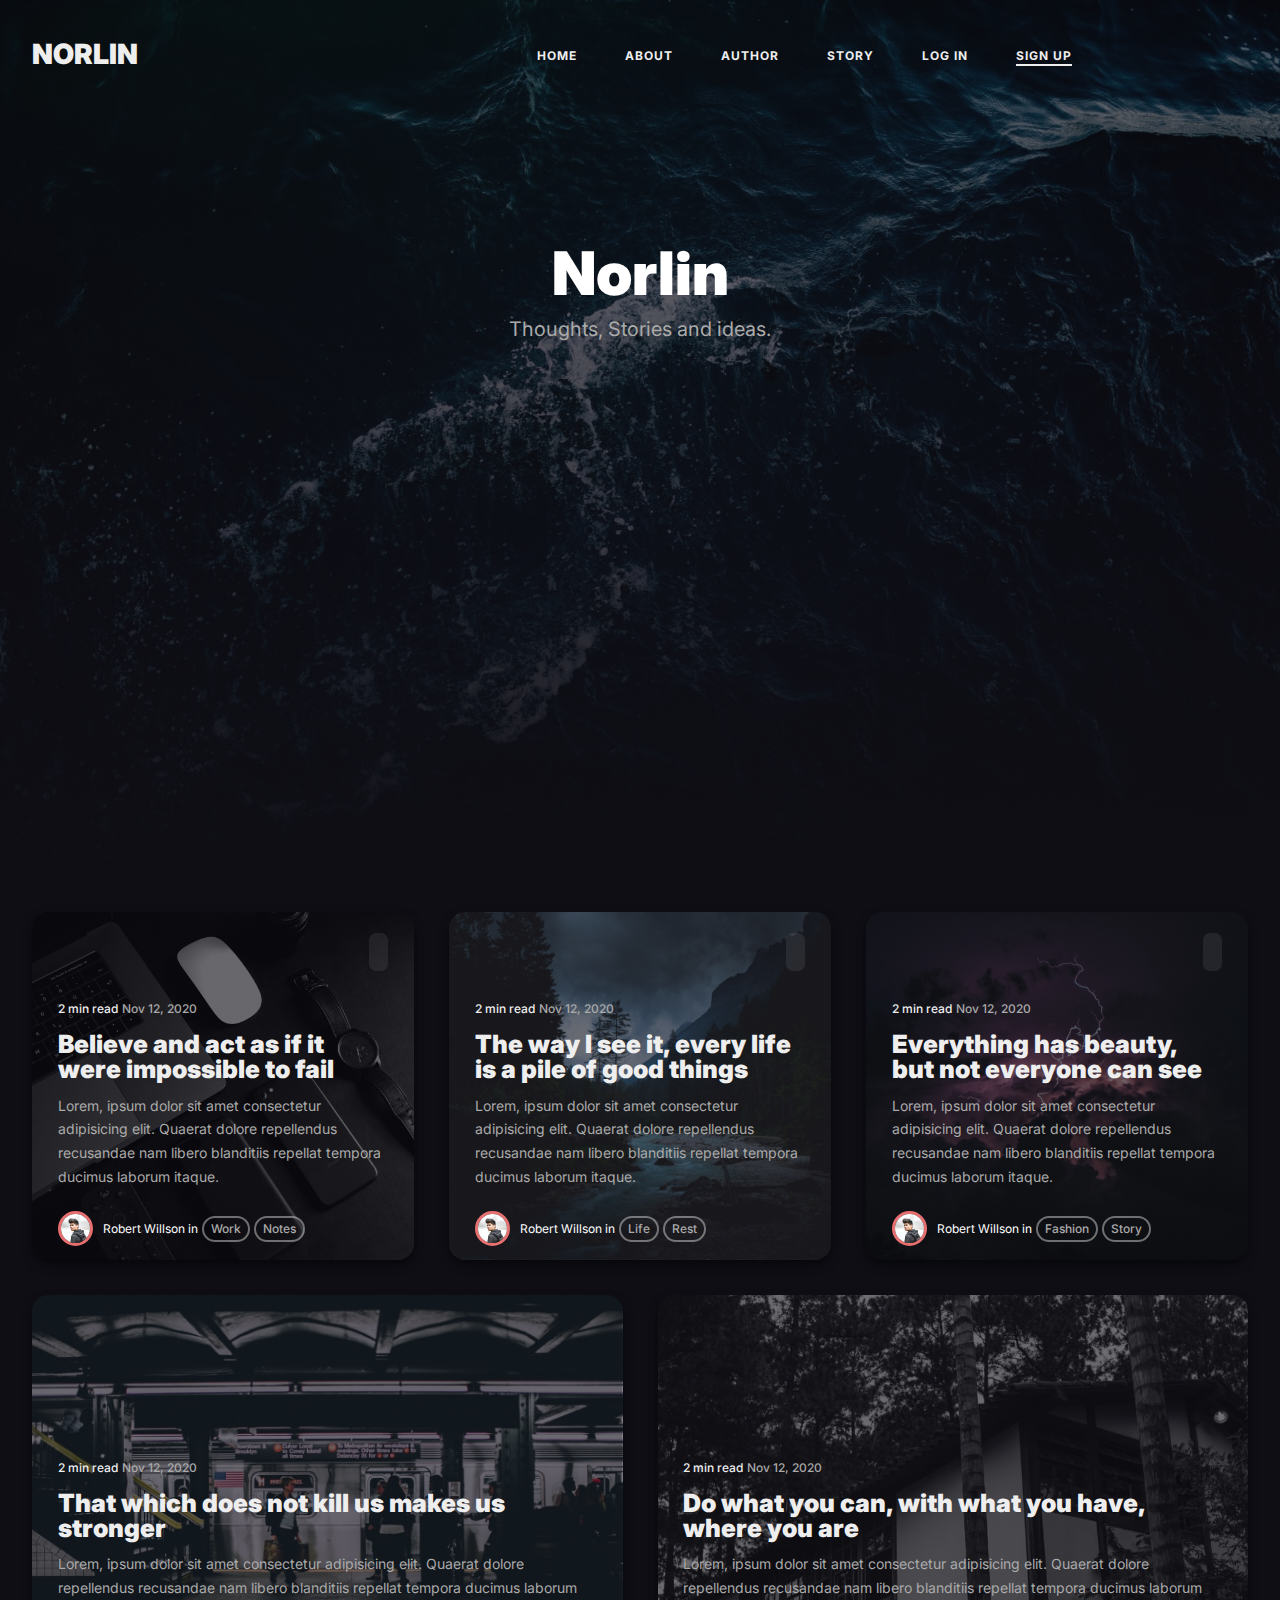
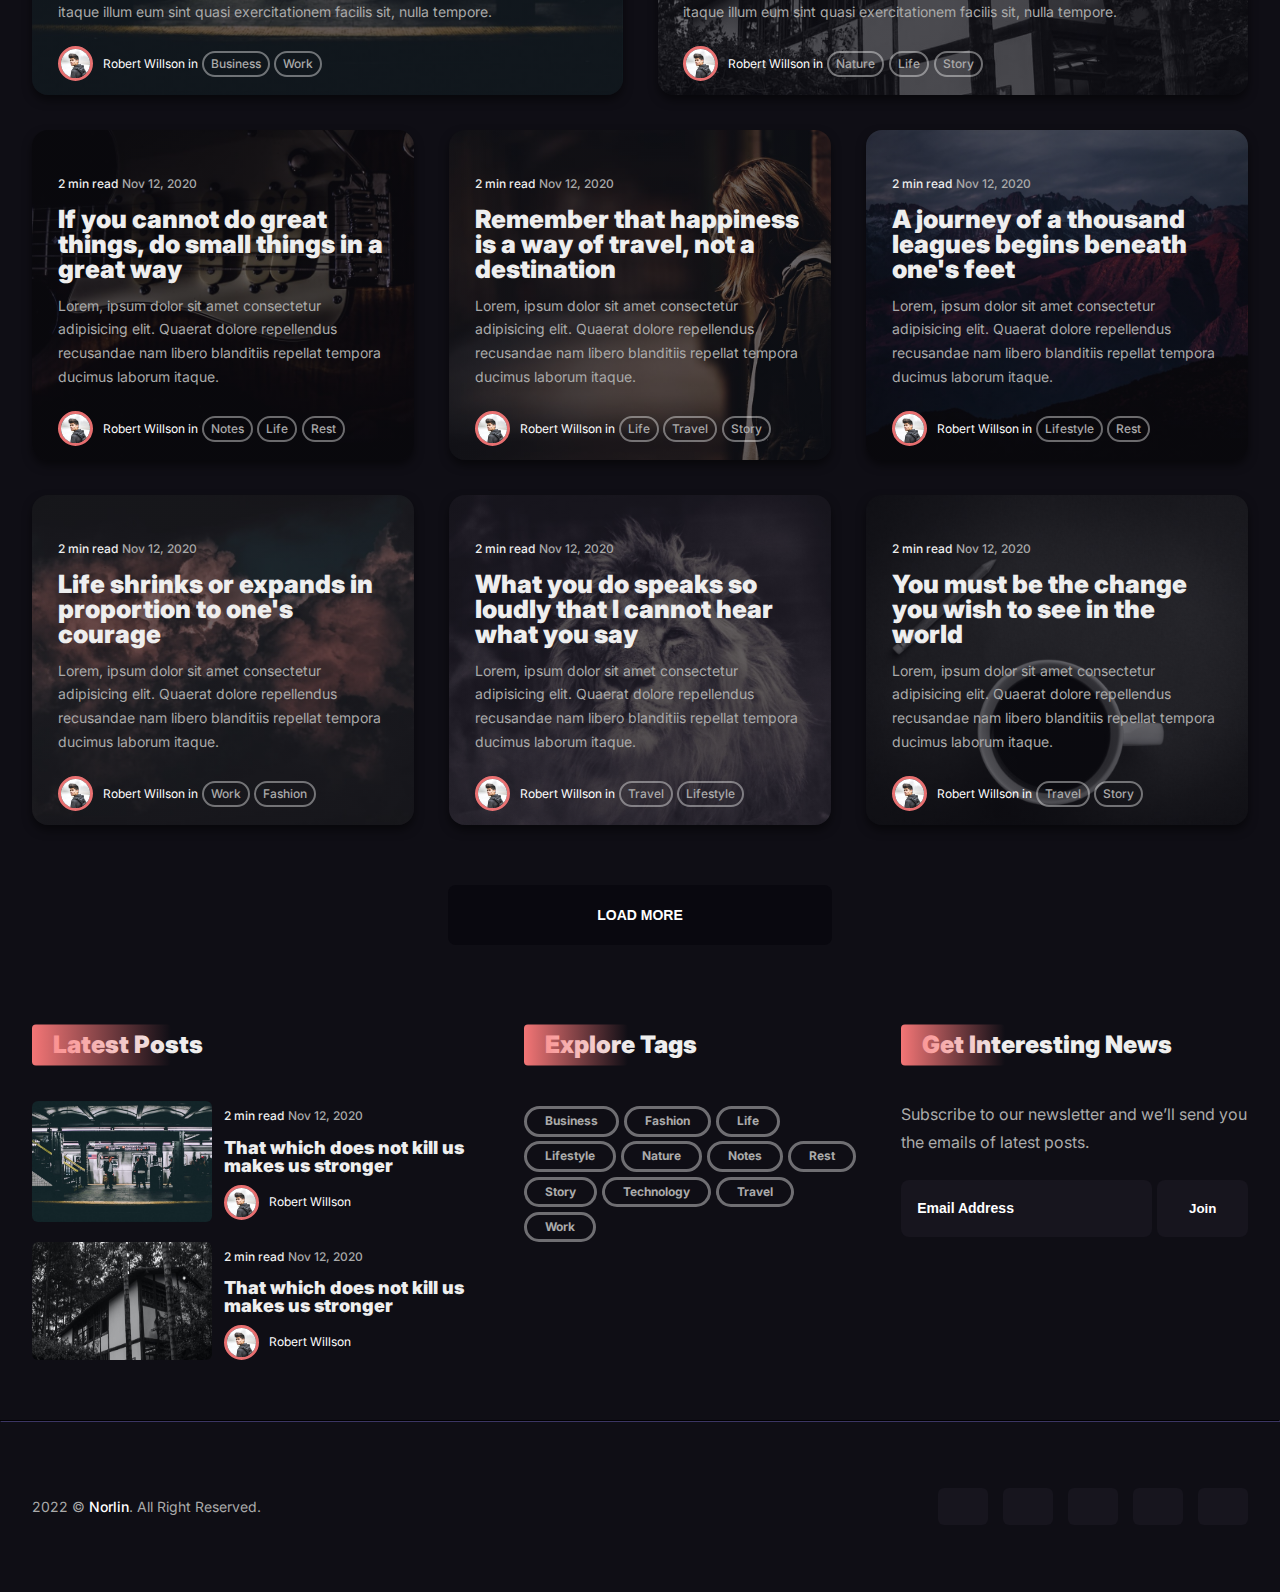
==== index.html @ a39e41e6 "done with the hompage" ====
<!DOCTYPE html>
<html lang="en">
  <head>
    <meta charset="UTF-8" />
    <meta http-equiv="X-UA-Compatible" content="IE=edge" />
    <meta name="viewport" content="width=device-width, initial-scale=1.0" />
    <title>Norlin</title>
    <link rel="preconnect" href="https://fonts.googleapis.com" />
    <link rel="preconnect" href="https://fonts.gstatic.com" crossorigin />
    <link
      href="https://fonts.googleapis.com/css2?family=Inter:wght@300;400;500;600;700;800;900&display=swap"
      rel="stylesheet"
    />
    <link
      rel="shortcut icon"
      href="./assets/img/favicon.ico"
      type="image/x-icon"
    />
    <link
      rel="stylesheet"
      href="https://cdnjs.cloudflare.com/ajax/libs/font-awesome/6.1.1/css/all.min.css"
      integrity="sha512-KfkfwYDsLkIlwQp6LFnl8zNdLGxu9YAA1QvwINks4PhcElQSvqcyVLLD9aMhXd13uQjoXtEKNosOWaZqXgel0g=="
      crossorigin="anonymous"
      referrerpolicy="no-referrer"
    />
    <link rel="stylesheet" href="./assets/css/shared.css" type="text/css" />
    <link rel="stylesheet" href="./assets/css/grid.css" type="text/css" />
    <link rel="stylesheet" href="./assets/css/navigation.css" type="text/css" />
    <link rel="stylesheet" href="./assets/css/modal.css" type="text/css" />
    <link rel="stylesheet" href="./assets/css/main.css" type="text/css" />
    <link rel="stylesheet" href="./assets/css/footer.css" type="text/css" />
  </head>
  <body>
    <!-- modal overlay -->
    <section
      class="modal--overlay modal--overlay__alt d--none"
      data-modal-open="close"
    ></section>

    <!-- search modal -->
    <section class="search--modal modal d--none" data-modal-name="search">
      <form>
        <div class="form--group">
          <i
            class="fa-solid fa-xmark close--overlay"
            data-modal-open="close"
          ></i>
          <input
            type="text"
            name="search"
            id="search"
            class="form--control"
            placeholder="Type To Search..."
            autocomplete="off"
          />
        </div>
      </form>
    </section>

    <!-- login modal -->
    <section class="auth--modal modal d--none" data-modal-name="login">
      <i class="fa-solid fa-xmark close--overlay" data-modal-open="close"></i>
      <div class="auth--modal__head">
        <figure>
          <img src="./assets/img/favicon.ico" alt="Norlin Logo" />
          <figcaption>Sign In</figcaption>
        </figure>
      </div>

      <form autocomplete="off">
        <div class="form--group">
          <label class="form--label" for="loginEmail">Email</label>
          <input
            type="email"
            name="email"
            id="loginEmail"
            class="form--control"
            placeholder="Enter your email"
            autofocus
          />
        </div>
        <div class="form--group">
          <label class="form--label" for="loginPassword">Password</label>
          <input
            type="password"
            name="password"
            id="loginPassword"
            class="form--control"
            placeholder="Enter your password"
          />
        </div>
      </form>

      <footer class="auth--modal__footer">
        <button type="submit" class="auth--btn">Login</button>
        <p>
          Don't have an account? <span data-modal-open="signup">Sign up</span>
        </p>
      </footer>
    </section>

    <!-- signup modal -->
    <section class="auth--modal modal d--none" data-modal-name="signup">
      <i class="fa-solid fa-xmark close--overlay" data-modal-open="close"></i>
      <div class="auth--modal__head">
        <figure>
          <img src="./assets/img/favicon.ico" alt="Norlin Logo" />
          <figcaption>Sign Up</figcaption>
        </figure>
      </div>

      <form autocomplete="off">
        <div class="form--group">
          <label class="form--label" for="name">Name</label>
          <input
            type="text"
            name="name"
            id="name"
            class="form--control"
            placeholder="Enter your name"
            autofocus
          />
        </div>
        <div class="form--group">
          <label class="form--label" for="email">Email</label>
          <input
            type="email"
            name="email"
            id="email"
            class="form--control"
            placeholder="Enter your email"
          />
        </div>
        <div class="form--group">
          <label class="form--label" for="password">Password</label>
          <input
            type="password"
            name="password"
            id="password"
            class="form--control"
            placeholder="Enter your password"
          />
        </div>
        <div class="form--group">
          <label class="form--label" for="confirmPassword"
            >Confirm Password</label
          >
          <input
            type="password"
            name="confirmPassword"
            id="confirmPassword"
            class="form--control"
            placeholder="Confirm your password"
          />
        </div>
      </form>

      <footer class="auth--modal__footer">
        <button type="submit" class="auth--btn">Sign up</button>
        <p>Already a member? <span data-modal-open="login">Sign in</span></p>
      </footer>
    </section>

    <header id="main--header">
      <nav class="navbar--nav">
        <div class="navbar--brand">
          <a href="./index.html">Norlin</a>
        </div>
        <ul class="navbar--list__group">
          <li class="navbar--item">
            <a href="./index.html" class="navbar--link">Home</a>
          </li>
          <li class="navbar--item">
            <a href="" class="navbar--link">About</a>
          </li>
          <li class="navbar--item">
            <a href="" class="navbar--link">Author</a>
          </li>
          <li class="navbar--item">
            <a href="" class="navbar--link">Story</a>
          </li>
          <li class="navbar--item" data-modal-open="login">
            <a href="" class="navbar--link">Log In</a>
          </li>
          <li
            class="navbar--item navbar--item__signup"
            data-modal-open="signup"
          >
            <a href="" class="navbar--link">Sign Up</a>
          </li>
          <li class="navbar--item navbar--item__menu" data-modal-open="menu">
            <i class="fa-solid fa-bars"></i>
          </li>
          <li
            class="navbar--item navbar--item__search"
            data-modal-open="search"
          >
            <i class="fa-solid fa-magnifying-glass"></i>
          </li>
        </ul>
      </nav>

      <nav class="navbar--nav__mobile d--none" data-modal-name="menu">
        <div class="navbar--nav__mobile--header">
          <i
            class="fa-solid fa-xmark close--overlay"
            data-modal-open="close"
          ></i>
        </div>
        <div class="navbar--nav__mobile--main">
          <h2>Menu</h2>
          <ul class="navbar__mobile--list">
            <li class="navbar__mobile--item">
              <a href="./index.html" class="navbar--link">Home</a>
            </li>
            <li class="navbar__mobile--item">
              <a href="" class="navbar--link">About</a>
            </li>
            <li class="navbar__mobile--item">
              <a href="" class="navbar--link">Author</a>
            </li>
            <li class="navbar__mobile--item">
              <a href="" class="navbar--link">Story</a>
            </li>
            <li class="navbar__mobile--item" data-modal-open="login">
              <a href="" class="navbar--link">Log In</a>
            </li>
            <li
              class="navbar__mobile--item navbar__mobile--item__signup"
              data-modal-open="signup"
            >
              <a href="" class="navbar--link">Sign Up</a>
            </li>
          </ul>
        </div>
      </nav>

      <section class="hero">
        <h1>Norlin</h1>
        <p>Thoughts, Stories and ideas.</p>
      </section>
    </header>

    <main id="main">
      <section class="article--wrapper">
        <div class="container article--container grid">
          <article class="article grid--col-1">
            <header class="article--header">
              <p><i class="fa-regular fa-star"></i></p>
            </header>
            <div class="article--main">
              <p class="article--timestamp">
                <time datetime="PT2M">2 min read</time>
                <time datetime="2020-10-12">Nov 12, 2020</time>
              </p>
              <h2 class="article--heading">
                Believe and act as if it were impossible to fail
              </h2>
              <p>
                Lorem, ipsum dolor sit amet consectetur adipisicing elit.
                Quaerat dolore repellendus recusandae nam libero blanditiis
                repellat tempora ducimus laborum itaque.
              </p>
            </div>
            <footer class="article--footer">
              <p class="article--author__img">
                <img src="./assets/img/article-author.jpg" />
              </p>
              <p class="article--author__name">Robert Willson in</p>
              <div class="article--tags">
                <p class="article--tag">Work</p>
                <p class="article--tag">Notes</p>
              </div>
            </footer>
          </article>

          <article class="article">
            <header class="article--header">
              <p><i class="fa-regular fa-star"></i></p>
            </header>
            <div class="article--main">
              <p class="article--timestamp">
                <time datetime="PT2M">2 min read</time>
                <time datetime="2020-10-12">Nov 12, 2020</time>
              </p>
              <h2 class="article--heading">
                The way I see it, every life is a pile of good things
              </h2>
              <p>
                Lorem, ipsum dolor sit amet consectetur adipisicing elit.
                Quaerat dolore repellendus recusandae nam libero blanditiis
                repellat tempora ducimus laborum itaque.
              </p>
            </div>
            <footer class="article--footer">
              <p class="article--author__img">
                <img src="./assets/img/article-author.jpg" />
              </p>
              <p class="article--author__name">Robert Willson in</p>
              <div class="article--tags">
                <p class="article--tag">Life</p>
                <p class="article--tag">Rest</p>
              </div>
            </footer>
          </article>

          <article class="article">
            <header class="article--header">
              <p><i class="fa-regular fa-star"></i></p>
            </header>
            <div class="article--main">
              <p class="article--timestamp">
                <time datetime="PT2M">2 min read</time>
                <time datetime="2020-10-12">Nov 12, 2020</time>
              </p>
              <h2 class="article--heading">
                Everything has beauty, but not everyone can see
              </h2>
              <p>
                Lorem, ipsum dolor sit amet consectetur adipisicing elit.
                Quaerat dolore repellendus recusandae nam libero blanditiis
                repellat tempora ducimus laborum itaque.
              </p>
            </div>
            <footer class="article--footer">
              <p class="article--author__img">
                <img src="./assets/img/article-author.jpg" />
              </p>
              <p class="article--author__name">Robert Willson in</p>
              <div class="article--tags">
                <p class="article--tag">Fashion</p>
                <p class="article--tag">Story</p>
              </div>
            </footer>
          </article>

          <div class="article--group grid--col-3">
            <article class="article grid--col-2">
              <div class="article--main article--main__noHead">
                <p class="article--timestamp">
                  <time datetime="PT2M">2 min read</time>
                  <time datetime="2020-10-12">Nov 12, 2020</time>
                </p>
                <h2 class="article--heading">
                  That which does not kill us makes us stronger
                </h2>
                <p>
                  Lorem, ipsum dolor sit amet consectetur adipisicing elit.
                  Quaerat dolore repellendus recusandae nam libero blanditiis
                  repellat tempora ducimus laborum itaque illum eum sint quasi
                  exercitationem facilis sit, nulla tempore.
                </p>
              </div>
              <footer class="article--footer">
                <p class="article--author__img">
                  <img src="./assets/img/article-author.jpg" />
                </p>
                <p class="article--author__name">Robert Willson in</p>
                <div class="article--tags">
                  <p class="article--tag">Business</p>
                  <p class="article--tag">Work</p>
                </div>
              </footer>
            </article>

            <article class="article grid--col-2">
              <div class="article--main article--main__noHead">
                <p class="article--timestamp">
                  <time datetime="PT2M">2 min read</time>
                  <time datetime="2020-10-12">Nov 12, 2020</time>
                </p>
                <h2 class="article--heading">
                  Do what you can, with what you have, where you are
                </h2>
                <p>
                  Lorem, ipsum dolor sit amet consectetur adipisicing elit.
                  Quaerat dolore repellendus recusandae nam libero blanditiis
                  repellat tempora ducimus laborum itaque illum eum sint quasi
                  exercitationem facilis sit, nulla tempore.
                </p>
              </div>
              <footer class="article--footer">
                <p class="article--author__img">
                  <img src="./assets/img/article-author.jpg" />
                </p>
                <p class="article--author__name">Robert Willson in</p>
                <div class="article--tags">
                  <p class="article--tag">Nature</p>
                  <p class="article--tag">Life</p>
                  <p class="article--tag">Story</p>
                </div>
              </footer>
            </article>
          </div>

          <article class="article">
            <div class="article--main article--main__noHead">
              <p class="article--timestamp">
                <time datetime="PT2M">2 min read</time>
                <time datetime="2020-10-12">Nov 12, 2020</time>
              </p>
              <h2 class="article--heading">
                If you cannot do great things, do small things in a great way
              </h2>
              <p>
                Lorem, ipsum dolor sit amet consectetur adipisicing elit.
                Quaerat dolore repellendus recusandae nam libero blanditiis
                repellat tempora ducimus laborum itaque.
              </p>
            </div>
            <footer class="article--footer">
              <p class="article--author__img">
                <img src="./assets/img/article-author.jpg" />
              </p>
              <p class="article--author__name">Robert Willson in</p>
              <div class="article--tags">
                <p class="article--tag">Notes</p>
                <p class="article--tag">Life</p>
                <p class="article--tag">Rest</p>
              </div>
            </footer>
          </article>

          <article class="article">
            <div class="article--main article--main__noHead">
              <p class="article--timestamp">
                <time datetime="PT2M">2 min read</time>
                <time datetime="2020-10-12">Nov 12, 2020</time>
              </p>
              <h2 class="article--heading">
                Remember that happiness is a way of travel, not a destination
              </h2>
              <p>
                Lorem, ipsum dolor sit amet consectetur adipisicing elit.
                Quaerat dolore repellendus recusandae nam libero blanditiis
                repellat tempora ducimus laborum itaque.
              </p>
            </div>
            <footer class="article--footer">
              <p class="article--author__img">
                <img src="./assets/img/article-author.jpg" />
              </p>
              <p class="article--author__name">Robert Willson in</p>
              <div class="article--tags">
                <p class="article--tag">Life</p>
                <p class="article--tag">Travel</p>
                <p class="article--tag">Story</p>
              </div>
            </footer>
          </article>

          <article class="article">
            <div class="article--main article--main__noHead">
              <p class="article--timestamp">
                <time datetime="PT2M">2 min read</time>
                <time datetime="2020-10-12">Nov 12, 2020</time>
              </p>
              <h2 class="article--heading">
                A journey of a thousand leagues begins beneath one's feet
              </h2>
              <p>
                Lorem, ipsum dolor sit amet consectetur adipisicing elit.
                Quaerat dolore repellendus recusandae nam libero blanditiis
                repellat tempora ducimus laborum itaque.
              </p>
            </div>
            <footer class="article--footer">
              <p class="article--author__img">
                <img src="./assets/img/article-author.jpg" />
              </p>
              <p class="article--author__name">Robert Willson in</p>
              <div class="article--tags">
                <p class="article--tag">Lifestyle</p>
                <p class="article--tag">Rest</p>
              </div>
            </footer>
          </article>

          <article class="article">
            <div class="article--main article--main__noHead">
              <p class="article--timestamp">
                <time datetime="PT2M">2 min read</time>
                <time datetime="2020-10-12">Nov 12, 2020</time>
              </p>
              <h2 class="article--heading">
                Life shrinks or expands in proportion to one's courage
              </h2>
              <p>
                Lorem, ipsum dolor sit amet consectetur adipisicing elit.
                Quaerat dolore repellendus recusandae nam libero blanditiis
                repellat tempora ducimus laborum itaque.
              </p>
            </div>
            <footer class="article--footer">
              <p class="article--author__img">
                <img src="./assets/img/article-author.jpg" />
              </p>
              <p class="article--author__name">Robert Willson in</p>
              <div class="article--tags">
                <p class="article--tag">Work</p>
                <p class="article--tag">Fashion</p>
              </div>
            </footer>
          </article>

          <article class="article">
            <div class="article--main article--main__noHead">
              <p class="article--timestamp">
                <time datetime="PT2M">2 min read</time>
                <time datetime="2020-10-12">Nov 12, 2020</time>
              </p>
              <h2 class="article--heading">
                What you do speaks so loudly that I cannot hear what you say
              </h2>
              <p>
                Lorem, ipsum dolor sit amet consectetur adipisicing elit.
                Quaerat dolore repellendus recusandae nam libero blanditiis
                repellat tempora ducimus laborum itaque.
              </p>
            </div>
            <footer class="article--footer">
              <p class="article--author__img">
                <img src="./assets/img/article-author.jpg" />
              </p>
              <p class="article--author__name">Robert Willson in</p>
              <div class="article--tags">
                <p class="article--tag">Travel</p>
                <p class="article--tag">Lifestyle</p>
              </div>
            </footer>
          </article>

          <article class="article">
            <div class="article--main article--main__noHead">
              <p class="article--timestamp">
                <time datetime="PT2M">2 min read</time>
                <time datetime="2020-10-12">Nov 12, 2020</time>
              </p>
              <h2 class="article--heading">
                You must be the change you wish to see in the world
              </h2>
              <p>
                Lorem, ipsum dolor sit amet consectetur adipisicing elit.
                Quaerat dolore repellendus recusandae nam libero blanditiis
                repellat tempora ducimus laborum itaque.
              </p>
            </div>
            <footer class="article--footer">
              <p class="article--author__img">
                <img src="./assets/img/article-author.jpg" />
              </p>
              <p class="article--author__name">Robert Willson in</p>
              <div class="article--tags">
                <p class="article--tag">Travel</p>
                <p class="article--tag">Story</p>
              </div>
            </footer>
          </article>

          <div class="grid--col-3 d--none more--articles">
            <article class="article grid--col-1">
              <header class="article--header">
                <p><i class="fa-regular fa-star"></i></p>
              </header>
              <div class="article--main">
                <p class="article--timestamp">
                  <time datetime="PT2M">2 min read</time>
                  <time datetime="2020-10-12">Nov 12, 2020</time>
                </p>
                <h2 class="article--heading">
                  Believe and act as if it were impossible to fail
                </h2>
                <p>
                  Lorem, ipsum dolor sit amet consectetur adipisicing elit.
                  Quaerat dolore repellendus recusandae nam libero blanditiis
                  repellat tempora ducimus laborum itaque.
                </p>
              </div>
              <footer class="article--footer">
                <p class="article--author__img">
                  <img src="./assets/img/article-author.jpg" />
                </p>
                <p class="article--author__name">Robert Willson in</p>
                <div class="article--tags">
                  <p class="article--tag">Work</p>
                  <p class="article--tag">Notes</p>
                </div>
              </footer>
            </article>

            <article class="article">
              <header class="article--header">
                <p><i class="fa-regular fa-star"></i></p>
              </header>
              <div class="article--main">
                <p class="article--timestamp">
                  <time datetime="PT2M">2 min read</time>
                  <time datetime="2020-10-12">Nov 12, 2020</time>
                </p>
                <h2 class="article--heading">
                  The way I see it, every life is a pile of good things
                </h2>
                <p>
                  Lorem, ipsum dolor sit amet consectetur adipisicing elit.
                  Quaerat dolore repellendus recusandae nam libero blanditiis
                  repellat tempora ducimus laborum itaque.
                </p>
              </div>
              <footer class="article--footer">
                <p class="article--author__img">
                  <img src="./assets/img/article-author.jpg" />
                </p>
                <p class="article--author__name">Robert Willson in</p>
                <div class="article--tags">
                  <p class="article--tag">Life</p>
                  <p class="article--tag">Rest</p>
                </div>
              </footer>
            </article>

            <article class="article">
              <header class="article--header">
                <p><i class="fa-regular fa-star"></i></p>
              </header>
              <div class="article--main">
                <p class="article--timestamp">
                  <time datetime="PT2M">2 min read</time>
                  <time datetime="2020-10-12">Nov 12, 2020</time>
                </p>
                <h2 class="article--heading">
                  Everything has beauty, but not everyone can see
                </h2>
                <p>
                  Lorem, ipsum dolor sit amet consectetur adipisicing elit.
                  Quaerat dolore repellendus recusandae nam libero blanditiis
                  repellat tempora ducimus laborum itaque.
                </p>
              </div>
              <footer class="article--footer">
                <p class="article--author__img">
                  <img src="./assets/img/article-author.jpg" />
                </p>
                <p class="article--author__name">Robert Willson in</p>
                <div class="article--tags">
                  <p class="article--tag">Fashion</p>
                  <p class="article--tag">Story</p>
                </div>
              </footer>
            </article>

            <div class="article--group grid--col-3">
              <article class="article grid--col-2">
                <div class="article--main article--main__noHead">
                  <p class="article--timestamp">
                    <time datetime="PT2M">2 min read</time>
                    <time datetime="2020-10-12">Nov 12, 2020</time>
                  </p>
                  <h2 class="article--heading">
                    That which does not kill us makes us stronger
                  </h2>
                  <p>
                    Lorem, ipsum dolor sit amet consectetur adipisicing elit.
                    Quaerat dolore repellendus recusandae nam libero blanditiis
                    repellat tempora ducimus laborum itaque illum eum sint quasi
                    exercitationem facilis sit, nulla tempore.
                  </p>
                </div>
                <footer class="article--footer">
                  <p class="article--author__img">
                    <img src="./assets/img/article-author.jpg" />
                  </p>
                  <p class="article--author__name">Robert Willson in</p>
                  <div class="article--tags">
                    <p class="article--tag">Business</p>
                    <p class="article--tag">Work</p>
                  </div>
                </footer>
              </article>

              <article class="article grid--col-2">
                <div class="article--main article--main__noHead">
                  <p class="article--timestamp">
                    <time datetime="PT2M">2 min read</time>
                    <time datetime="2020-10-12">Nov 12, 2020</time>
                  </p>
                  <h2 class="article--heading">
                    Do what you can, with what you have, where you are
                  </h2>
                  <p>
                    Lorem, ipsum dolor sit amet consectetur adipisicing elit.
                    Quaerat dolore repellendus recusandae nam libero blanditiis
                    repellat tempora ducimus laborum itaque illum eum sint quasi
                    exercitationem facilis sit, nulla tempore.
                  </p>
                </div>
                <footer class="article--footer">
                  <p class="article--author__img">
                    <img src="./assets/img/article-author.jpg" />
                  </p>
                  <p class="article--author__name">Robert Willson in</p>
                  <div class="article--tags">
                    <p class="article--tag">Nature</p>
                    <p class="article--tag">Life</p>
                    <p class="article--tag">Story</p>
                  </div>
                </footer>
              </article>
            </div>
          </div>
        </div>
        <button class="article--btn__more">Load More</button>
      </section>
    </main>

    <footer id="footer">
      <section class="footer--top container grid">
        <section class="latest--post footer--top__item">
          <h2 class="footer--top__heading">Latest Posts</h2>
          <div class="latest--post__body">
            <article class="latest--article">
              <div class="latest--article__left">
                <img
                  src="./assets/img/latest-post-1.jpg"
                  alt="That which does not kill us makes us stronger"
                />
              </div>
              <div class="latest--article__right">
                <p class="article--timestamp">
                  <time datetime="PT2M">2 min read</time>
                  <time datetime="2020-10-12">Nov 12, 2020</time>
                </p>
                <h2 class="latest--article__heading">
                  That which does not kill us makes us stronger
                </h2>
                <footer class="latest--article__footer">
                  <p class="article--author__img">
                    <img src="./assets/img/article-author.jpg" />
                  </p>
                  <p class="article--author__name">Robert Willson</p>
                </footer>
              </div>
            </article>

            <article class="latest--article footer--top__item">
              <div class="latest--article__left">
                <img
                  src="./assets/img/latest-post-2.jpg"
                  alt="That which does not kill us makes us stronger"
                />
              </div>
              <div class="latest--article__right">
                <p class="article--timestamp">
                  <time datetime="PT2M">2 min read</time>
                  <time datetime="2020-10-12">Nov 12, 2020</time>
                </p>
                <h2 class="latest--article__heading">
                  That which does not kill us makes us stronger
                </h2>
                <footer class="latest--article__footer">
                  <p class="article--author__img">
                    <img src="./assets/img/article-author.jpg" />
                  </p>
                  <p class="article--author__name">Robert Willson</p>
                </footer>
              </div>
            </article>
          </div>
        </section>

        <section class="explore--tags footer--top__item">
          <h2 class="footer--top__heading">Explore Tags</h2>
          <div class="explore--tag__body">
            <p class="article--tag explore--tag">Business</p>
            <p class="article--tag explore--tag">Fashion</p>
            <p class="article--tag explore--tag">Life</p>
            <p class="article--tag explore--tag">Lifestyle</p>
            <p class="article--tag explore--tag">Nature</p>
            <p class="article--tag explore--tag">Notes</p>
            <p class="article--tag explore--tag">Rest</p>
            <p class="article--tag explore--tag">Story</p>
            <p class="article--tag explore--tag">Technology</p>
            <p class="article--tag explore--tag">Travel</p>
            <p class="article--tag explore--tag">Work</p>
          </div>
        </section>

        <section class="news">
          <h2 class="footer--top__heading">Get Interesting News</h2>
          <div class="news--body">
            <p>
              Subscribe to our newsletter and we’ll send you the emails of
              latest posts.
            </p>
            <form>
              <div class="form--group">
                <input
                  type="text"
                  class="form--control"
                  placeholder="Email Address"
                />
                <button class="footer--btn__join">Join</button>
              </div>
            </form>
          </div>
        </section>
      </section>

      <hr id="footer--separator" />

      <section class="footer--bottom container">
        <div class="footer--copyright">
          <div class="footer--copyright__left">
            <p>
              <time datetime="2022">2022</time> &copy; <span>Norlin</span>. All
              Right Reserved.
            </p>
          </div>
          <div class="footer--copyright__right">
            <p class="footer--socials" id="twitter">
              <i class="fa-brands fa-twitter"></i>
            </p>
            <p class="footer--socials" id="facebook">
              <i class="fa-brands fa-facebook-square"></i>
            </p>
            <p class="footer--socials" id="instagram">
              <i class="fa-brands fa-instagram"></i>
            </p>
            <p class="footer--socials" id="youtube">
              <i class="fa-brands fa-youtube"></i>
            </p>
            <p class="footer--socials" id="github">
              <i class="fa-brands fa-github"></i>
            </p>
          </div>
        </div>
      </section>
    </footer>
    <script src="./assets/js/script.js"></script>
  </body>
</html>
---- assets/css/shared.css ----
* {
  box-sizing: border-box;
  margin: 0;
  padding: 0;
}

:root {
  --primary-color: #0f0e15;
  --secondary-color: #ff7b7bb3;
  --tertiary-color: #09080f;
  --gray-100: #eee;
  --gray-200: #aaa;
  --light-color: #fff;
}

body {
  font-family: "Inter", sans-serif;
  color: var(--gray-100);
  line-height: 1.7;
  background: var(--primary-color);
}

img {
  width: 100%;
}

.container {
  margin: 0 auto;
}

.d--none {
  display: none;
}

body::-webkit-scrollbar {
  width: 0px;
}
---- assets/css/grid.css ----
/* Layouts */
.grid {
  display: grid;
  grid-template-columns: repeat(3, 1fr);
  grid-template-rows: auto;
  grid-gap: 35px;
}

.grid--col-1 {
  grid-column: span 1;
}

.grid--col-2 {
  grid-column: span 2;
}

.grid--col-3 {
  grid-column: span 3;
}

.grid--col-4 {
  grid-column: span 4;
}

.grid--col-5 {
  grid-column: span 5;
}

/* Media queries */
@media screen and (max-width: 1179px) {
  .grid {
    grid-template-columns: repeat(2, 1fr);
  }

  .grid--col-3 {
    grid-column: span 2;
  }
}

@media screen and (max-width: 765px) {
  .grid {
    grid-template-columns: repeat(1, 1fr);
  }

  .grid--col-3 {
    grid-column: span 1;
  }
}
---- assets/css/navigation.css ----
/* Navigation Styles */
.navbar--nav {
  height: 110px;
  padding: 0 2rem;
  max-width: 1400px;
  margin: 0 auto;

  display: flex;
  align-items: stretch;
}

.navbar--nav a {
  text-decoration: none;
  color: var(--gray-100);
  text-transform: uppercase;
  cursor: pointer;
}

.navbar--brand {
  flex-basis: 20%;

  display: flex;
  align-items: center;
}

.navbar--brand a {
  font-size: 28px;
  font-weight: 900;
}

.navbar--list__group {
  flex-basis: 80%;

  display: flex;
  justify-content: flex-end;
  align-items: center;
  list-style-type: none;
}

.navbar--item:not(:last-child) {
  margin-right: 3rem;
}

.navbar--item:last-child {
  margin-left: 8rem;
  cursor: pointer;
}

/* disable the menu on desktop mode */
.navbar--item__menu {
  display: none;
}

.navbar--item__signup {
  text-decoration: underline;
  text-decoration-thickness: 2px;
  text-underline-offset: 4px;
}

.navbar--item > i {
  font-size: 1.2rem;
}

.navbar--link {
  letter-spacing: 1px;
  font-weight: 700;
  font-size: 12px;
  transition: all 0.3s linear;
}

.navbar--link:hover {
  color: rgba(255, 122, 122, 0.9);
}

/* Navigation mobile */
.navbar--nav__mobile {
  position: fixed;
  top: 0;
  left: 0;
  width: 100%;
  height: 100%;
  background-color: #09080f;
  padding: 1.7rem 3rem;
}

.navbar--nav__mobile--header {
  width: 100%;
  display: flex;
  justify-content: flex-end;
  align-items: center;
  margin-bottom: 1.4rem;
}

.navbar--nav__mobile--header i {
  font-size: 36px;
}

.navbar--nav__mobile--main {
  text-align: center;
  height: 80vh;
  overflow-y: auto;
}

.navbar--nav__mobile--main h2 {
  font-size: 50px;
}

.navbar--nav__mobile ul {
  list-style-type: none;
  padding: 0;
  margin: 0;
  margin-top: 10px;
}

.navbar--nav__mobile li {
  margin-bottom: 1.8rem;
}

.navbar--nav__mobile ul a {
  text-decoration: none;
  color: var(--light-color);
  font-size: 17px;
}

/* Media queries */
@media screen and (max-width: 1079px) {
  .navbar--item:not(:last-child) {
    display: none;
    margin: 0;
  }

  .navbar--item:last-child {
    margin: 0;
  }

  /* enable the menu icon */
  .navbar--item.navbar--item__menu {
    display: block;
    margin-right: 1.2rem;
  }
}
---- assets/css/modal.css ----
/* Modals Section */
.modal--overlay {
  width: 100%;
  height: 100vh;
  backdrop-filter: saturate(180%) blur(24px);
  background-color: rgba(9, 8, 15, 0.9);

  position: fixed;
}

.modal--overlay__alt {
  background: linear-gradient(
    315deg,
    rgba(0, 0, 0, 0.2) 0%,
    rgba(0, 0, 0, 0.1) 100%
  );
  backdrop-filter: saturate(100%) blur(2px);
}

.modal {
  position: fixed;
  left: 50%;
  transform: translateX(-50%);
  top: 0;
}

/* Search Modal Section */
.search--modal {
  top: 20%;
  width: 500px;
  min-height: 50%;
}

.search--modal .form--group {
  position: relative;
}

.search--modal .form--control {
  width: 100%;
  display: block;
  height: 80px;
  padding: 1.5rem;
  border: 4px solid rgba(238, 238, 238, 0.1);
  border-radius: 8px;
  font-size: 24px;
  font-weight: 900;
  color: var(--light-color);
  background: transparent;
}

.search--modal .form--control::placeholder {
  color: rgba(238, 238, 238, 0.5);
}

.search--modal .form--control:focus {
  outline: none;
}

.search--modal .close--overlay {
  position: absolute;
  right: 30px;
  top: 50%;
  transform: translate(0, -50%);
  font-size: 32px;
  color: rgba(238, 238, 238, 0.5);
  cursor: pointer;
  transition: color 0.2s ease;
}

.search--modal .close--overlay:hover {
  color: var(--light-color);
}

/* Authenticaton Modal Section */
.auth--modal {
  background: var(--light-color);
  width: 500px;
  height: 80vh;
  top: 50%;
  transform: translate(-50%, -50%);
  border-radius: 10px;
  padding: 40px 32px;

  overflow-y: auto;
}

.auth--modal > .close--overlay {
  position: absolute;
  font-size: 30px;
  right: 25px;
  top: 20px;
  color: #1b1927;
  cursor: pointer;
}

.auth--modal__head {
  margin-bottom: 32px;
}

.auth--modal__head figure {
  text-align: center;
}

.auth--modal__head figcaption {
  font-size: 32px;
  font-weight: 700;
  color: #1d1d1d;
}

.auth--modal__head img {
  width: 60px;
}

.auth--modal .form--group {
  color: #333;
}

.auth--modal .form--group:not(:last-child) {
  margin-bottom: 10px;
}

.auth--modal .form--label {
  font-size: 0.9rem;
  margin-bottom: 2px;
  letter-spacing: 0px;
  font-weight: 600;
}
.auth--modal .form--control {
  display: block;
  width: 100%;
  height: 44px;
  color: #3d3d3d;
  font-size: 17px;
  padding: 0 12px;
  border-radius: 5px;
  border: 1px solid #e1e1e1;
}

.auth--modal .form--control:focus {
  outline: none;
  border-color: #aeaeae;
}

.auth--modal__footer {
  margin-top: 25px;
}

.auth--modal__footer p {
  color: #515151;
  font-size: 17px;
  margin-top: 5px;
  text-align: center;
}

.auth--modal__footer p > span {
  color: rgb(11, 10, 14);
  font-weight: 600;
  cursor: pointer;
}

.auth--btn {
  width: 100%;
  font-size: 18px;
  font-weight: 500;
  padding: 14px;
  border: none;
  border-radius: 6px;
  color: var(--light-color);
  background: rgb(11, 10, 14);
  cursor: pointer;
}

.auth--btn:hover {
  opacity: 0.92;
}

/* Media queries */
@media screen and (max-width: 565px) {
  .auth--modal {
    width: 100%;
    height: 100%;
    border-radius: 0;
  }

  .search--modal {
    width: 90%;
  }
}
---- assets/css/main.css ----
/* Header Section */
#main--header {
  width: 100%;
  height: 98vh;
  background: linear-gradient(180deg, rgba(15, 14, 21, 0.5) 0, #0f0e15 100%),
    url("../img/header.jpg");
  background-repeat: no-repeat;
  background-position: center center;
  background-size: cover;
}

/* Header/Hero section */
.hero {
  height: calc(98vh - 140px);
  display: flex;
  flex-direction: column;
  align-items: center;
  padding-top: 7rem;
}

.hero h1 {
  font-size: 60px;
  color: var(--light-color);
  font-weight: 900;
}

.hero p {
  color: var(--gray-200);
  margin-top: -12px;
  font-size: 20px;
}

/* Main/Article section */
.article--container {
  width: 95%;
  margin: 30px auto;
}

.article {
  background-repeat: no-repeat;
  background-position: center center;
  background-size: cover;
  cursor: pointer;
  transition: all 0.3s cubic-bezier(0.3, 0.45, 0.45, 0.95);
  min-height: 330px;

  border-radius: 16px;
  padding: 1.3rem 1.6rem;
  box-shadow: 0 5px 10px 0 rgb(0 0 0 / 50%);
}

.article:nth-child(1) {
  background-image: linear-gradient(
      to bottom,
      rgba(15, 14, 21, 0.6),
      rgba(15, 14, 21, 0.6)
    ),
    url("../img/article-1.jpg");
}

.article:nth-child(2) {
  background-image: linear-gradient(
      to bottom,
      rgba(15, 14, 21, 0.6),
      rgba(15, 14, 21, 0.6)
    ),
    url("../img/article-2.jpg");
}

.article:nth-child(3) {
  background-image: linear-gradient(
      to bottom,
      rgba(15, 14, 21, 0.6),
      rgba(15, 14, 21, 0.6)
    ),
    url("../img/article-3.jpg");
}

.article.grid--col-2:nth-child(1) {
  background-image: linear-gradient(
      to bottom,
      rgba(15, 14, 21, 0.6),
      rgba(15, 14, 21, 0.6)
    ),
    url("../img/article-4.jpg");
}

.article.grid--col-2:nth-child(2) {
  background-image: linear-gradient(
      to bottom,
      rgba(15, 14, 21, 0.6),
      rgba(15, 14, 21, 0.6)
    ),
    url("../img/article-5.jpg");
}

.article:nth-child(5) {
  background-image: linear-gradient(
      to bottom,
      rgba(15, 14, 21, 0.6),
      rgba(15, 14, 21, 0.6)
    ),
    url("../img/article-6.jpg");
}

.article:nth-child(6) {
  background-image: linear-gradient(
      to bottom,
      rgba(15, 14, 21, 0.6),
      rgba(15, 14, 21, 0.6)
    ),
    url("../img/article-7.jpg");
}

.article:nth-child(7) {
  background-image: linear-gradient(
      to bottom,
      rgba(15, 14, 21, 0.6),
      rgba(15, 14, 21, 0.6)
    ),
    url("../img/article-8.jpg");
}

.article:nth-child(8) {
  background-image: linear-gradient(
      to bottom,
      rgba(15, 14, 21, 0.6),
      rgba(15, 14, 21, 0.6)
    ),
    url("../img/article-9.jpg");
}

.article:nth-child(9) {
  background-image: linear-gradient(
      to bottom,
      rgba(15, 14, 21, 0.6),
      rgba(15, 14, 21, 0.6)
    ),
    url("../img/article-10.jpg");
}

.article:nth-child(10) {
  background-image: linear-gradient(
      to bottom,
      rgba(15, 14, 21, 0.6),
      rgba(15, 14, 21, 0.6)
    ),
    url("../img/article-11.jpg");
}

.article:hover {
  transform: translateY(-2%);
}

.article--btn__more {
  width: 30%;
  min-height: 60px;
  font-size: 14px;
  font-weight: 700;
  border-radius: 8px;
  border: none;
  display: block;
  margin-left: auto;
  margin-top: 60px;
  margin-right: auto;
  text-transform: uppercase;
  background: var(--tertiary-color);
  color: var(--light-color);
  cursor: pointer;
  transition: all 0.3s ease;

  display: flex;
  justify-content: center;
  align-items: center;
}

.article--btn__more:hover {
  background: #17151e;
}

/* Article header */
.article--header {
  height: 50px;

  display: flex;
  justify-content: flex-end;
}

.article--header p {
  background: rgba(255, 255, 255, 0.08);
  padding: 0.5rem 0.6rem;
  height: 38px;
  border-radius: 7px;

  display: flex;
  justify-content: center;
  align-items: center;
}

/* Article body */
.article--main {
  padding-top: 0.7rem;
  height: calc(100% - 50px - 20px);

  display: flex;
  flex-direction: column;
  justify-content: flex-end;
}

.article--timestamp time {
  font-size: 12px;
  font-weight: 500;
}

.article--timestamp time:last-child {
  color: var(--gray-200);
}

.article--heading {
  font-size: 25px;
  line-height: 1;
  font-weight: 900;
  margin: 0.7rem 0;
}

.article--heading + p {
  color: var(--gray-200);
  font-size: 14px;
  margin-bottom: 30px;
}

.article--group {
  display: grid;
  grid-template-columns: repeat(4, 1fr);
  grid-template-rows: auto;
  grid-gap: 35px;
}

.article--group .article {
  min-height: 400px;
}

.article--main__noHead {
  height: calc(100% - 20px);
}

/*  Article footer */
.article--footer {
  height: 20px;

  display: flex;
  align-items: center;
}

.article--author__img {
  width: 35px;
  margin-right: 10px;

  display: flex;
  align-items: center;
}

.article--author__img img {
  border-radius: 30px;
  border: 3px solid rgba(255, 122, 122, 0.9);
}

.article--author__name {
  color: var(--light-color);
  font-size: 12px;
}

.article--tags {
  margin-left: 4px;

  display: flex;
  align-items: center;
  flex-wrap: wrap;
}

.article--tag {
  border: 2px solid rgba(255, 255, 255, 0.4);
  padding: 1px 7px;
  border-radius: 20px;
  margin-right: 0.3rem;
  font-size: 12px;
  font-weight: 500;
  cursor: pointer;
  transition: all 0.3s linear;
  color: var(--gray-200);
  text-transform: capitalize;
}

.article--tag:hover {
  border-color: rgba(255, 123, 123, 0.7);
  color: var(--light-color);
}

/* Media queries */
@media screen and (max-width: 1179px) {
  .article:nth-child(3) {
    grid-column: span 2;
  }
}

@media screen and (max-width: 765px) {
  .article:nth-child(3) {
    grid-column: span 1;
  }

  .article--group {
    grid-template-columns: repeat(1, 1fr);
  }

  .article--btn__more {
    width: 92%;
  }
}
---- assets/css/footer.css ----
/* Footer Section */
#footer {
  margin-top: 80px;
}

#footer--separator {
  border-color: var(--tertiary-color);
  border-width: 1px;
}

/* Footer Top  Section */
.footer--top {
  width: 95%;
  max-width: 1400px;
  margin: 0 auto;
  grid-template-columns: 0.4fr 0.3fr 0.3fr;
  grid-gap: 30px;
  padding-bottom: 60px;
}

.footer--top__heading {
  position: relative;
  font-size: 24px;
  font-weight: 900;
  margin-bottom: 36px;
  min-height: 40px;
  padding-left: 1.3rem;
}

.footer--top__heading::before {
  content: "";
  width: 30%;
  height: 100%;
  border-radius: 4px;

  background: linear-gradient(90deg, #ff7b7b -5.19%, rgba(15, 14, 21, 0) 100%);
  position: absolute;
  left: 0;
  top: 50%;
  transform: translate(0, -50%);
}

/* Latest Post Section  */
.latest--article {
  display: flex;
  align-items: stretch;
}

.latest--article:not(:last-child) {
  margin-bottom: 20px;
}

.latest--article__left {
  flex-basis: 40%;
  display: flex;
  align-items: center;

  margin-right: 0.7rem;
}

.latest--article__left img {
  border-radius: 6px;
  height: 100%;
}

.latest--article__right {
  flex-basis: 60%;
}

.latest--article__right h2 {
  line-height: 1;
  margin: 10px 0;
  font-size: 18px;
  font-weight: 900;
  cursor: pointer;
}

.latest--article__right h2:hover {
  color: rgba(255, 123, 123, 0.9);
}

.latest--article__footer {
  display: flex;
  align-items: center;
}

/* Explore Tag Section */
.explore--tag__body {
  display: flex;
  flex-wrap: wrap;
}

.explore--tag {
  margin-top: 0.3rem;
  border-width: 3px;
  padding: 2px 18px;
  font-weight: 700;
}

/* News Section */
.news--body p {
  color: var(--gray-200);
  margin-bottom: 24px;
}

.news--body .form--group {
  display: flex;
}

.news--body .form--control {
  width: 100%;
  min-height: 57px;
  padding: 0.8rem 1rem;
  border: none;
  border-radius: 8px;
  background: #17151e;
  font-weight: 700;
  font-size: 14px;
  color: var(--light-color);
}

.news--body .form--control::placeholder {
  color: var(--light-color);
}

.news--body .form--control:focus {
  outline: none;
  outline: 3px solid rgba(255, 123, 123, 0.7);
}

.news--body .form--control + button {
  width: 130px;
  margin-left: 5px;
  background: #17151e;
  color: var(--light-color);
  border-radius: 8px;
  border: none;
  font-weight: 800;
  cursor: pointer;
  transition: background 0.3s linear;
}

.news--body .form--control + button:hover {
  background: rgba(255, 123, 123, 0.7);
  color: #17151e;
}

/* Footer Bottom/Footer Copyright */
.footer--bottom {
  height: 170px;
  width: 95%;
  max-width: 1400px;
  margin: 0 auto;
}

.footer--copyright {
  height: 100%;

  display: flex;
  align-items: stretch;
}

.footer--copyright__left {
  flex-basis: 40%;

  display: flex;
  align-items: center;
}

.footer--copyright__left p {
  font-size: 14px;
  color: var(--gray-200);
}

.footer--copyright__left p span {
  font-weight: 500;
  color: var(--light-color);
}

.footer--copyright__right {
  flex-basis: 60%;

  display: flex;
  align-items: center;
  justify-content: flex-end;
}

.footer--socials {
  width: 50px;
  height: 37px;
  background-color: #17151e;
  border-radius: 6px;
  cursor: pointer;
  transition: all 0.3s linear;

  display: flex;
  justify-content: center;
  align-items: center;
}

.footer--socials i {
  color: var(--light-color);
}

.footer--socials:hover {
  background: rgba(255, 123, 123, 0.9);
}

.footer--socials:hover i {
  color: #17151e;
}

.footer--socials:not(:last-child) {
  margin-right: 15px;
}

/* Media queries */
@media screen and (max-width: 1079px) {
  .footer--top {
    grid-template-columns: repeat(2, 1fr);
  }
}

@media screen and (max-width: 765px) {
  .footer--top {
    grid-template-columns: repeat(1, 1fr);
  }

  .footer--bottom {
    padding-top: 20px;
    height: 80px;
  }

  .footer--copyright {
    flex-direction: column;
  }

  .footer--copyright__left {
    flex-basis: 100%;
    justify-content: flex-start;
    order: 3;
    margin-top: 0.8rem;
  }

  .footer--copyright__right {
    flex-basis: 100%;
    justify-content: flex-start;
  }
}
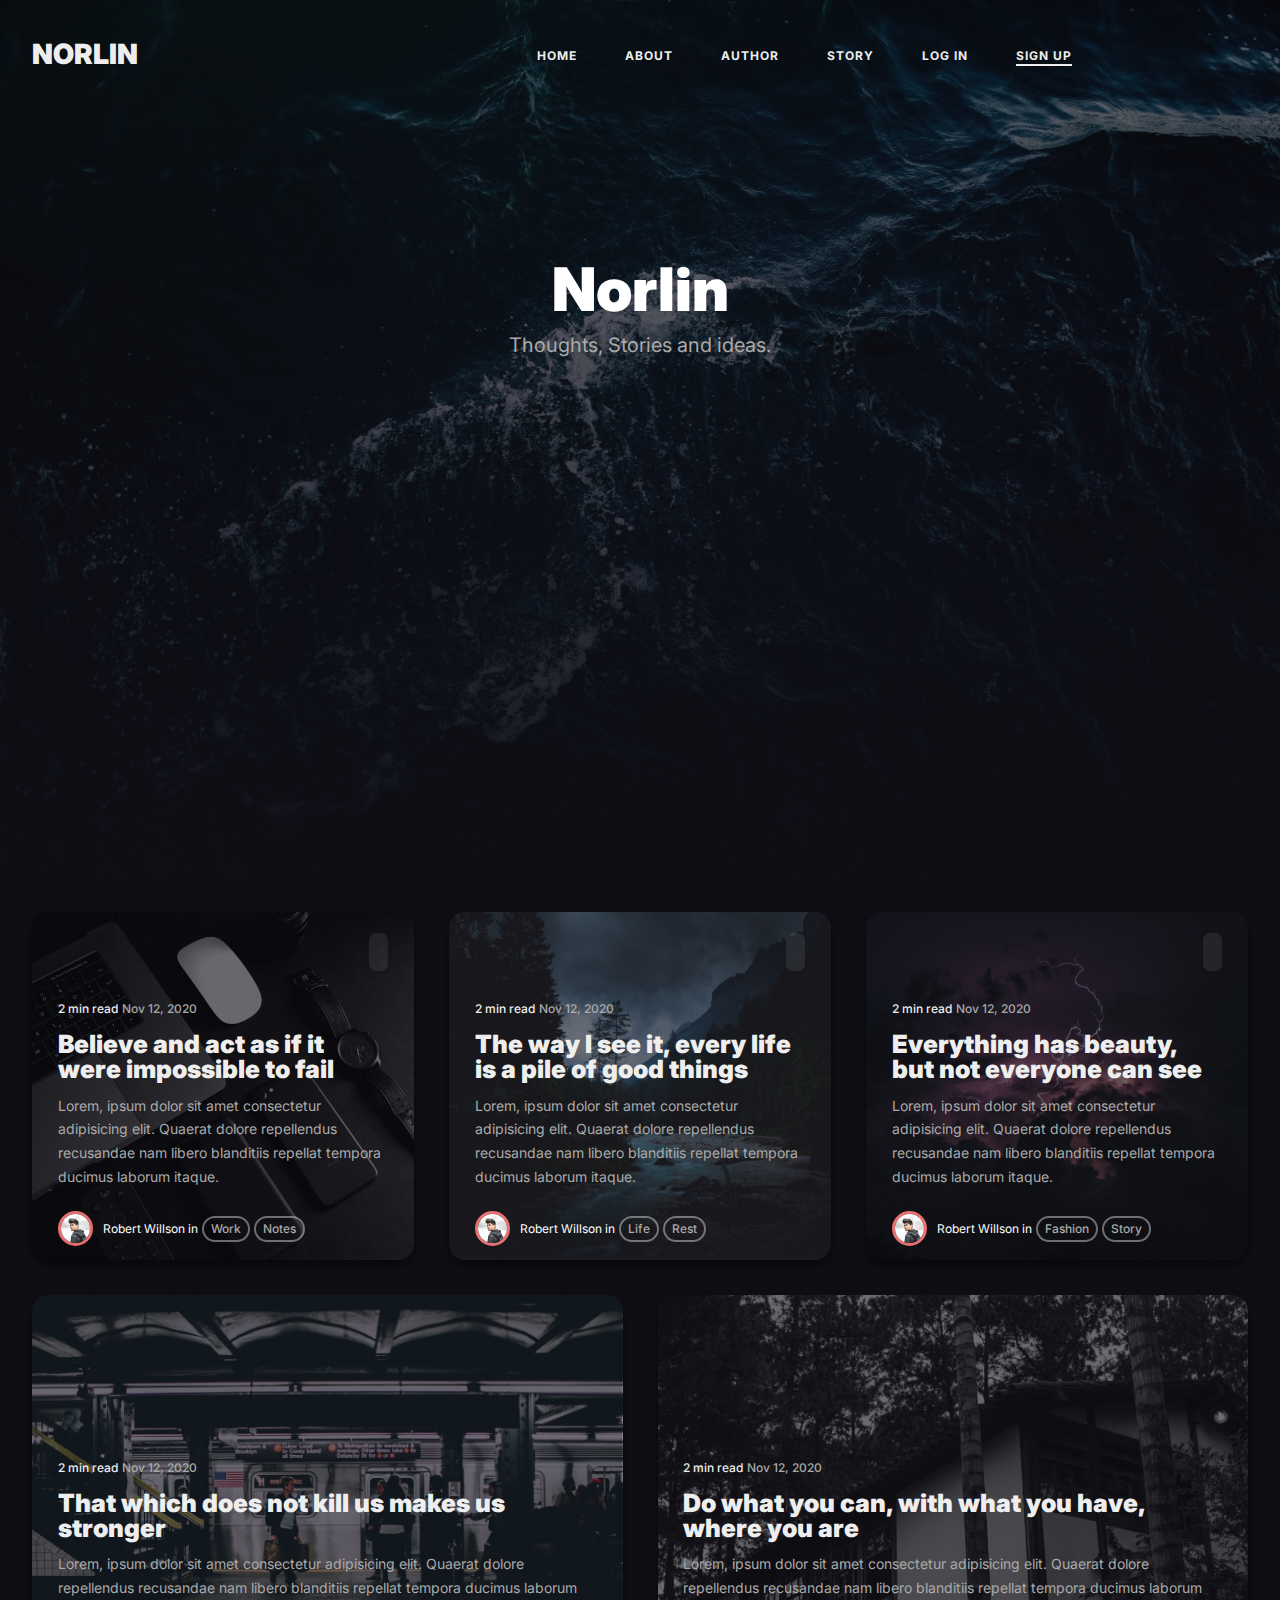
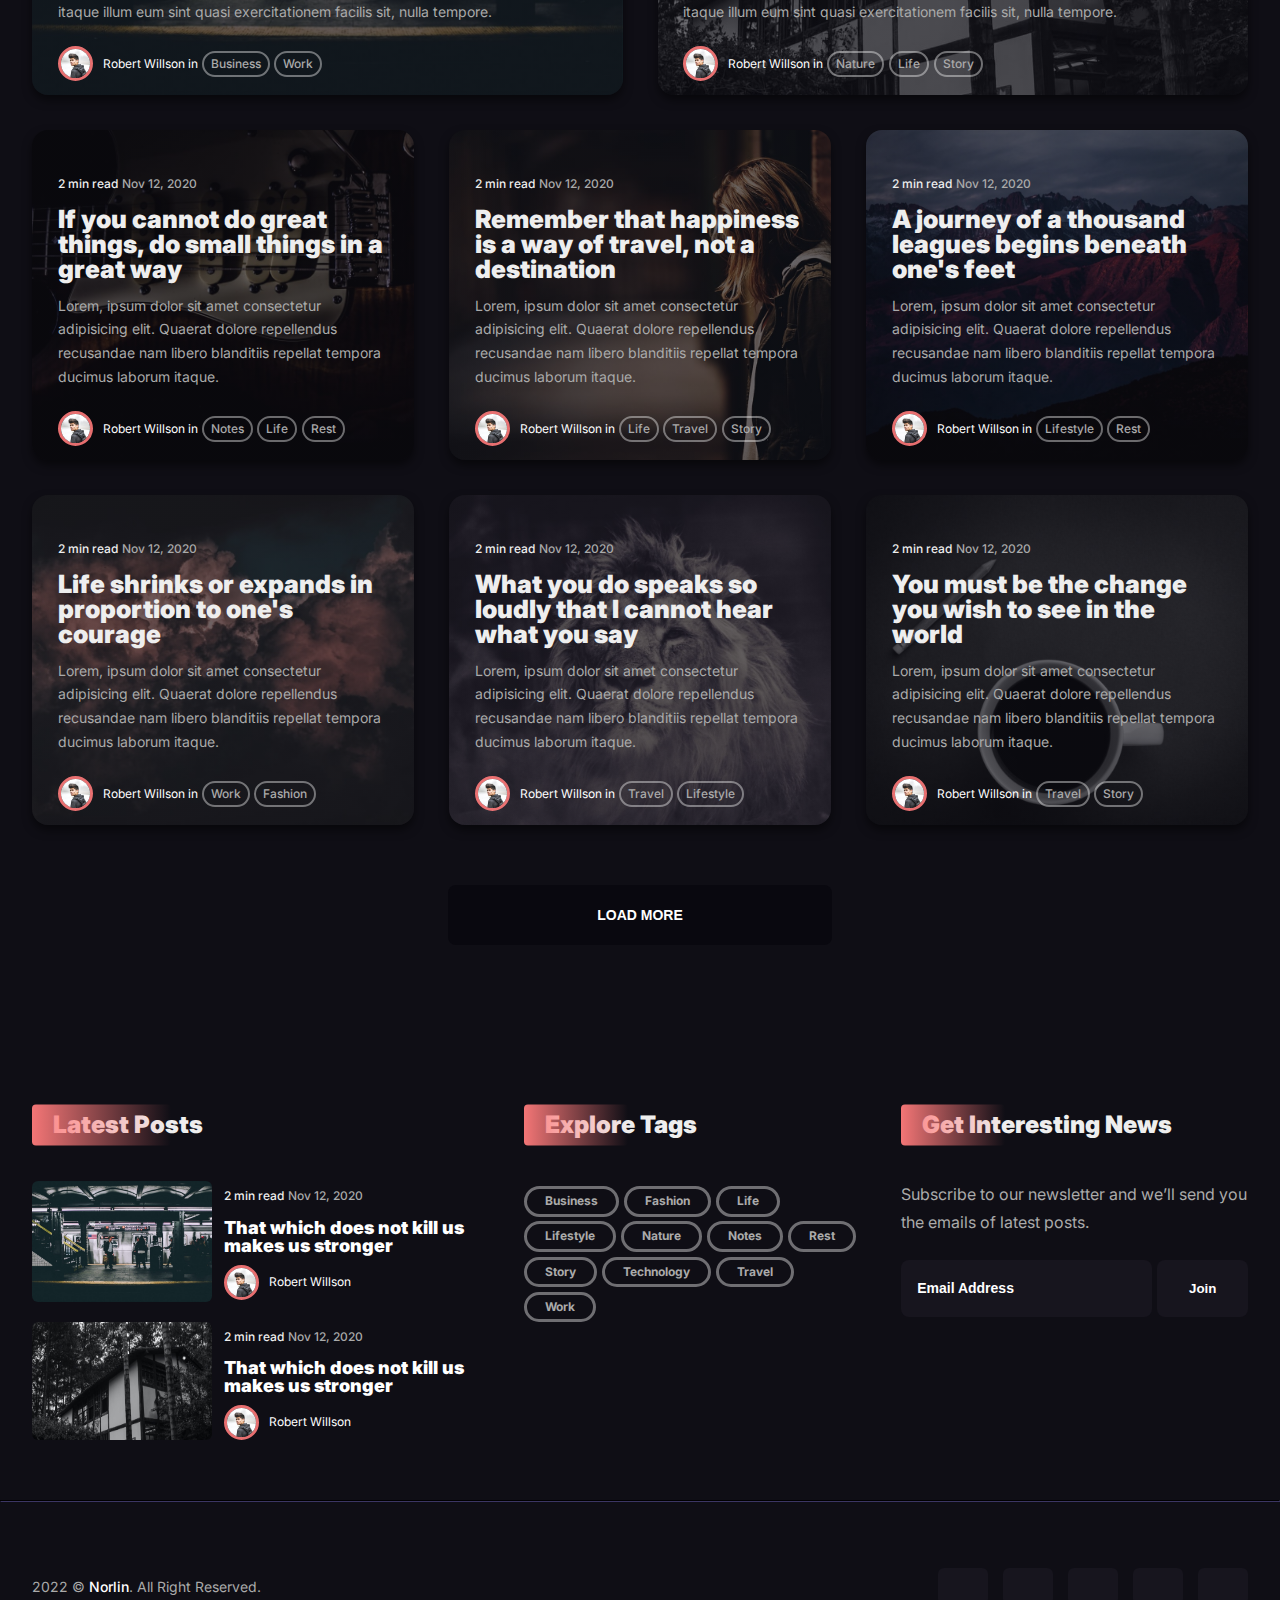
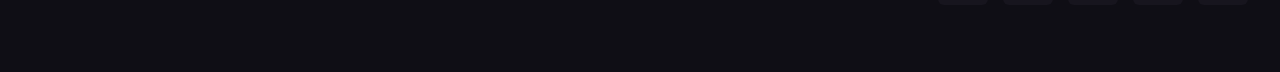
==== commit 4d6c3236: "ready for deployment" ====
--- a/index.html
+++ b/index.html
@@ -25,6 +25,7 @@
     />
     <link rel="stylesheet" href="./assets/css/shared.css" type="text/css" />
     <link rel="stylesheet" href="./assets/css/grid.css" type="text/css" />
+    <link rel="stylesheet" href="./assets/css/header.css" type="text/css" />
     <link rel="stylesheet" href="./assets/css/navigation.css" type="text/css" />
     <link rel="stylesheet" href="./assets/css/modal.css" type="text/css" />
     <link rel="stylesheet" href="./assets/css/main.css" type="text/css" />
@@ -171,22 +172,22 @@
             <a href="./index.html" class="navbar--link">Home</a>
           </li>
           <li class="navbar--item">
-            <a href="" class="navbar--link">About</a>
+            <a href="./about.html" class="navbar--link">About</a>
           </li>
           <li class="navbar--item">
-            <a href="" class="navbar--link">Author</a>
+            <a href="./author.html" class="navbar--link">Author</a>
           </li>
           <li class="navbar--item">
-            <a href="" class="navbar--link">Story</a>
+            <a href="./story.html" class="navbar--link">Story</a>
           </li>
           <li class="navbar--item" data-modal-open="login">
-            <a href="" class="navbar--link">Log In</a>
+            <a href="#" class="navbar--link">Log In</a>
           </li>
           <li
             class="navbar--item navbar--item__signup"
             data-modal-open="signup"
           >
-            <a href="" class="navbar--link">Sign Up</a>
+            <a href="#" class="navbar--link">Sign Up</a>
           </li>
           <li class="navbar--item navbar--item__menu" data-modal-open="menu">
             <i class="fa-solid fa-bars"></i>
@@ -214,30 +215,32 @@
               <a href="./index.html" class="navbar--link">Home</a>
             </li>
             <li class="navbar__mobile--item">
-              <a href="" class="navbar--link">About</a>
+              <a href="./about.html" class="navbar--link">About</a>
             </li>
             <li class="navbar__mobile--item">
-              <a href="" class="navbar--link">Author</a>
+              <a href="./author.html" class="navbar--link">Author</a>
             </li>
             <li class="navbar__mobile--item">
-              <a href="" class="navbar--link">Story</a>
+              <a href="./story.html" class="navbar--link">Story</a>
             </li>
             <li class="navbar__mobile--item" data-modal-open="login">
-              <a href="" class="navbar--link">Log In</a>
+              <a href="#" class="navbar--link">Log In</a>
             </li>
             <li
               class="navbar__mobile--item navbar__mobile--item__signup"
               data-modal-open="signup"
             >
-              <a href="" class="navbar--link">Sign Up</a>
+              <a href="#" class="navbar--link">Sign Up</a>
             </li>
           </ul>
         </div>
       </nav>
 
       <section class="hero">
-        <h1>Norlin</h1>
-        <p>Thoughts, Stories and ideas.</p>
+        <div class="hero--container">
+          <h1>Norlin</h1>
+          <p>Thoughts, Stories and ideas.</p>
+        </div>
       </section>
     </header>
 
@@ -245,6 +248,7 @@
       <section class="article--wrapper">
         <div class="container article--container grid">
           <article class="article grid--col-1">
+            <a href="./article-details.html"> </a>
             <header class="article--header">
               <p><i class="fa-regular fa-star"></i></p>
             </header>
@@ -262,19 +266,20 @@
                 repellat tempora ducimus laborum itaque.
               </p>
             </div>
-            <footer class="article--footer">
+            <div class="article--footer">
               <p class="article--author__img">
                 <img src="./assets/img/article-author.jpg" />
               </p>
               <p class="article--author__name">Robert Willson in</p>
               <div class="article--tags">
-                <p class="article--tag">Work</p>
-                <p class="article--tag">Notes</p>
-              </div>
-            </footer>
+                <a href="./story.html" class="article--tag">Work</a>
+                <a href="./story.html" class="article--tag">Notes</a>
+              </div>
+            </div>
           </article>
 
           <article class="article">
+            <a href="./article-details.html"> </a>
             <header class="article--header">
               <p><i class="fa-regular fa-star"></i></p>
             </header>
@@ -292,19 +297,20 @@
                 repellat tempora ducimus laborum itaque.
               </p>
             </div>
-            <footer class="article--footer">
+            <div class="article--footer">
               <p class="article--author__img">
                 <img src="./assets/img/article-author.jpg" />
               </p>
               <p class="article--author__name">Robert Willson in</p>
               <div class="article--tags">
-                <p class="article--tag">Life</p>
-                <p class="article--tag">Rest</p>
-              </div>
-            </footer>
+                <a href="./story.html" class="article--tag">Life</a>
+                <a href="./story.html" class="article--tag">Rest</a>
+              </div>
+            </div>
           </article>
 
           <article class="article">
+            <a href="./article-details.html"> </a>
             <header class="article--header">
               <p><i class="fa-regular fa-star"></i></p>
             </header>
@@ -328,14 +334,15 @@
               </p>
               <p class="article--author__name">Robert Willson in</p>
               <div class="article--tags">
-                <p class="article--tag">Fashion</p>
-                <p class="article--tag">Story</p>
+                <a href="./story.html" class="article--tag">Fashion</a>
+                <a href="./story.html" class="article--tag">Story</a>
               </div>
             </footer>
           </article>
 
           <div class="article--group grid--col-3">
             <article class="article grid--col-2">
+              <a href="./article-details.html"> </a>
               <div class="article--main article--main__noHead">
                 <p class="article--timestamp">
                   <time datetime="PT2M">2 min read</time>
@@ -357,13 +364,14 @@
                 </p>
                 <p class="article--author__name">Robert Willson in</p>
                 <div class="article--tags">
-                  <p class="article--tag">Business</p>
-                  <p class="article--tag">Work</p>
+                  <a href="./story.html" class="article--tag">Business</a>
+                  <a href="./story.html" class="article--tag">Work</a>
                 </div>
               </footer>
             </article>
 
             <article class="article grid--col-2">
+              <a href="./article-details.html"> </a>
               <div class="article--main article--main__noHead">
                 <p class="article--timestamp">
                   <time datetime="PT2M">2 min read</time>
@@ -385,15 +393,16 @@
                 </p>
                 <p class="article--author__name">Robert Willson in</p>
                 <div class="article--tags">
-                  <p class="article--tag">Nature</p>
-                  <p class="article--tag">Life</p>
-                  <p class="article--tag">Story</p>
+                  <a href="./story.html" class="article--tag">Nature</a>
+                  <a href="./story.html" class="article--tag">Life</a>
+                  <a href="./story.html" class="article--tag">Story</a>
                 </div>
               </footer>
             </article>
           </div>
 
           <article class="article">
+            <a href="./article-details.html"> </a>
             <div class="article--main article--main__noHead">
               <p class="article--timestamp">
                 <time datetime="PT2M">2 min read</time>
@@ -414,14 +423,15 @@
               </p>
               <p class="article--author__name">Robert Willson in</p>
               <div class="article--tags">
-                <p class="article--tag">Notes</p>
-                <p class="article--tag">Life</p>
-                <p class="article--tag">Rest</p>
+                <a href="./story.html" class="article--tag">Notes</a>
+                <a href="./story.html" class="article--tag">Life</a>
+                <a href="./story.html" class="article--tag">Rest</a>
               </div>
             </footer>
           </article>
 
           <article class="article">
+            <a href="./article-details.html"> </a>
             <div class="article--main article--main__noHead">
               <p class="article--timestamp">
                 <time datetime="PT2M">2 min read</time>
@@ -442,14 +452,15 @@
               </p>
               <p class="article--author__name">Robert Willson in</p>
               <div class="article--tags">
-                <p class="article--tag">Life</p>
-                <p class="article--tag">Travel</p>
-                <p class="article--tag">Story</p>
+                <a href="./story.html" class="article--tag">Life</a>
+                <a href="./story.html" class="article--tag">Travel</a>
+                <a href="./story.html" class="article--tag">Story</a>
               </div>
             </footer>
           </article>
 
           <article class="article">
+            <a href="./article-details.html"> </a>
             <div class="article--main article--main__noHead">
               <p class="article--timestamp">
                 <time datetime="PT2M">2 min read</time>
@@ -470,13 +481,14 @@
               </p>
               <p class="article--author__name">Robert Willson in</p>
               <div class="article--tags">
-                <p class="article--tag">Lifestyle</p>
-                <p class="article--tag">Rest</p>
+                <a href="./story.html" class="article--tag">Lifestyle</a>
+                <a href="./story.html" class="article--tag">Rest</a>
               </div>
             </footer>
           </article>
 
           <article class="article">
+            <a href="./article-details.html"> </a>
             <div class="article--main article--main__noHead">
               <p class="article--timestamp">
                 <time datetime="PT2M">2 min read</time>
@@ -497,13 +509,14 @@
               </p>
               <p class="article--author__name">Robert Willson in</p>
               <div class="article--tags">
-                <p class="article--tag">Work</p>
-                <p class="article--tag">Fashion</p>
+                <a href="./story.html" class="article--tag">Work</a>
+                <a href="./story.html" class="article--tag">Fashion</a>
               </div>
             </footer>
           </article>
 
           <article class="article">
+            <a href="./article-details.html"> </a>
             <div class="article--main article--main__noHead">
               <p class="article--timestamp">
                 <time datetime="PT2M">2 min read</time>
@@ -524,13 +537,14 @@
               </p>
               <p class="article--author__name">Robert Willson in</p>
               <div class="article--tags">
-                <p class="article--tag">Travel</p>
-                <p class="article--tag">Lifestyle</p>
+                <a href="./story.html" class="article--tag">Travel</a>
+                <a href="./story.html" class="article--tag">Lifestyle</a>
               </div>
             </footer>
           </article>
 
           <article class="article">
+            <a href="./article-details.html"> </a>
             <div class="article--main article--main__noHead">
               <p class="article--timestamp">
                 <time datetime="PT2M">2 min read</time>
@@ -551,18 +565,16 @@
               </p>
               <p class="article--author__name">Robert Willson in</p>
               <div class="article--tags">
-                <p class="article--tag">Travel</p>
-                <p class="article--tag">Story</p>
+                <a href="./story.html" class="article--tag">Travel</a>
+                <a href="./story.html" class="article--tag">Story</a>
               </div>
             </footer>
           </article>
 
           <div class="grid--col-3 d--none more--articles">
             <article class="article grid--col-1">
-              <header class="article--header">
-                <p><i class="fa-regular fa-star"></i></p>
-              </header>
-              <div class="article--main">
+              <a href="./article-details.html"> </a>
+              <div class="article--main article--main__noHead">
                 <p class="article--timestamp">
                   <time datetime="PT2M">2 min read</time>
                   <time datetime="2020-10-12">Nov 12, 2020</time>
@@ -582,17 +594,15 @@
                 </p>
                 <p class="article--author__name">Robert Willson in</p>
                 <div class="article--tags">
-                  <p class="article--tag">Work</p>
-                  <p class="article--tag">Notes</p>
+                  <a href="./story.html" class="article--tag">Work</a>
+                  <a href="./story.html" class="article--tag">Notes</a>
                 </div>
               </footer>
             </article>
 
             <article class="article">
-              <header class="article--header">
-                <p><i class="fa-regular fa-star"></i></p>
-              </header>
-              <div class="article--main">
+              <a href="./article-details.html"> </a>
+              <div class="article--main article--main__noHead">
                 <p class="article--timestamp">
                   <time datetime="PT2M">2 min read</time>
                   <time datetime="2020-10-12">Nov 12, 2020</time>
@@ -612,17 +622,15 @@
                 </p>
                 <p class="article--author__name">Robert Willson in</p>
                 <div class="article--tags">
-                  <p class="article--tag">Life</p>
-                  <p class="article--tag">Rest</p>
+                  <a href="./story.html" class="article--tag">Life</a>
+                  <a href="./story.html" class="article--tag">Rest</a>
                 </div>
               </footer>
             </article>
 
             <article class="article">
-              <header class="article--header">
-                <p><i class="fa-regular fa-star"></i></p>
-              </header>
-              <div class="article--main">
+              <a href="./article-details.html"> </a>
+              <div class="article--main article--main__noHead">
                 <p class="article--timestamp">
                   <time datetime="PT2M">2 min read</time>
                   <time datetime="2020-10-12">Nov 12, 2020</time>
@@ -642,14 +650,15 @@
                 </p>
                 <p class="article--author__name">Robert Willson in</p>
                 <div class="article--tags">
-                  <p class="article--tag">Fashion</p>
-                  <p class="article--tag">Story</p>
+                  <a href="./story.html" class="article--tag">Fashion</a>
+                  <a href="./story.html" class="article--tag">Story</a>
                 </div>
               </footer>
             </article>
 
             <div class="article--group grid--col-3">
               <article class="article grid--col-2">
+                <a href="./article-details.html"> </a>
                 <div class="article--main article--main__noHead">
                   <p class="article--timestamp">
                     <time datetime="PT2M">2 min read</time>
@@ -671,13 +680,14 @@
                   </p>
                   <p class="article--author__name">Robert Willson in</p>
                   <div class="article--tags">
-                    <p class="article--tag">Business</p>
-                    <p class="article--tag">Work</p>
+                    <a href="./story.html" class="article--tag">Business</a>
+                    <a href="./story.html" class="article--tag">Work</a>
                   </div>
                 </footer>
               </article>
 
               <article class="article grid--col-2">
+                <a href="./article-details.html"> </a>
                 <div class="article--main article--main__noHead">
                   <p class="article--timestamp">
                     <time datetime="PT2M">2 min read</time>
@@ -697,11 +707,10 @@
                   <p class="article--author__img">
                     <img src="./assets/img/article-author.jpg" />
                   </p>
-                  <p class="article--author__name">Robert Willson in</p>
                   <div class="article--tags">
-                    <p class="article--tag">Nature</p>
-                    <p class="article--tag">Life</p>
-                    <p class="article--tag">Story</p>
+                    <a href="./story.html" class="article--tag">Nature</a>
+                    <a href="./story.html" class="article--tag">Life</a>
+                    <a href="./story.html" class="article--tag">Story</a>
                   </div>
                 </footer>
               </article>
@@ -729,9 +738,12 @@
                   <time datetime="PT2M">2 min read</time>
                   <time datetime="2020-10-12">Nov 12, 2020</time>
                 </p>
-                <h2 class="latest--article__heading">
+                <a
+                  class="latest--article__heading"
+                  href="./article-details.html"
+                >
                   That which does not kill us makes us stronger
-                </h2>
+                </a>
                 <footer class="latest--article__footer">
                   <p class="article--author__img">
                     <img src="./assets/img/article-author.jpg" />
@@ -753,9 +765,12 @@
                   <time datetime="PT2M">2 min read</time>
                   <time datetime="2020-10-12">Nov 12, 2020</time>
                 </p>
-                <h2 class="latest--article__heading">
+                <a
+                  class="latest--article__heading"
+                  href="./article-details.html"
+                >
                   That which does not kill us makes us stronger
-                </h2>
+                </a>
                 <footer class="latest--article__footer">
                   <p class="article--author__img">
                     <img src="./assets/img/article-author.jpg" />
@@ -770,17 +785,23 @@
         <section class="explore--tags footer--top__item">
           <h2 class="footer--top__heading">Explore Tags</h2>
           <div class="explore--tag__body">
-            <p class="article--tag explore--tag">Business</p>
-            <p class="article--tag explore--tag">Fashion</p>
-            <p class="article--tag explore--tag">Life</p>
-            <p class="article--tag explore--tag">Lifestyle</p>
-            <p class="article--tag explore--tag">Nature</p>
-            <p class="article--tag explore--tag">Notes</p>
-            <p class="article--tag explore--tag">Rest</p>
-            <p class="article--tag explore--tag">Story</p>
-            <p class="article--tag explore--tag">Technology</p>
-            <p class="article--tag explore--tag">Travel</p>
-            <p class="article--tag explore--tag">Work</p>
+            <a class="article--tag explore--tag" href="./story.html"
+              >Business</a
+            >
+            <a class="article--tag explore--tag" href="./story.html">Fashion</a>
+            <a class="article--tag explore--tag" href="./story.html">Life</a>
+            <a class="article--tag explore--tag" href="./story.html"
+              >Lifestyle</a
+            >
+            <a class="article--tag explore--tag" href="./story.html">Nature</a>
+            <a class="article--tag explore--tag" href="./story.html">Notes</a>
+            <a class="article--tag explore--tag" href="./story.html">Rest</a>
+            <a class="article--tag explore--tag" href="./story.html">Story</a>
+            <a class="article--tag explore--tag" href="./story.html"
+              >Technology</a
+            >
+            <a class="article--tag explore--tag" href="./story.html">Travel</a>
+            <a class="article--tag explore--tag" href="./story.html">Work</a>
           </div>
         </section>
 
@@ -816,21 +837,41 @@
             </p>
           </div>
           <div class="footer--copyright__right">
-            <p class="footer--socials" id="twitter">
+            <a
+              class="footer--socials"
+              id="twitter"
+              href="https://twitter.com/atebisun"
+              target="_blank"
+            >
               <i class="fa-brands fa-twitter"></i>
-            </p>
-            <p class="footer--socials" id="facebook">
+            </a>
+            <a
+              class="footer--socials"
+              id="facebook"
+              href="https://www.facebook.com/david.atebisun.7"
+              target="_blank"
+            >
               <i class="fa-brands fa-facebook-square"></i>
-            </p>
-            <p class="footer--socials" id="instagram">
+            </a>
+            <a
+              class="footer--socials"
+              id="instagram"
+              href="https://www.instagram.com/david_atebisun/"
+              target="_blank"
+            >
               <i class="fa-brands fa-instagram"></i>
-            </p>
-            <p class="footer--socials" id="youtube">
+            </a>
+            <a class="footer--socials" id="youtube">
               <i class="fa-brands fa-youtube"></i>
-            </p>
-            <p class="footer--socials" id="github">
+            </a>
+            <a
+              class="footer--socials"
+              id="github"
+              href="https://github.com/davidolaoluwa240"
+              target="_blank"
+            >
               <i class="fa-brands fa-github"></i>
-            </p>
+            </a>
           </div>
         </div>
       </section>
--- a/assets/css/shared.css
+++ b/assets/css/shared.css
@@ -6,7 +6,7 @@
 
 :root {
   --primary-color: #0f0e15;
-  --secondary-color: #ff7b7bb3;
+  --secondary-color: #ff7b7b;
   --tertiary-color: #09080f;
   --gray-100: #eee;
   --gray-200: #aaa;
@@ -31,7 +31,3 @@
 .d--none {
   display: none;
 }
-
-body::-webkit-scrollbar {
-  width: 0px;
-}
--- a/assets/css/header.css
+++ b/assets/css/header.css
@@ -0,0 +1,49 @@
+/* Header Section */
+#main--header {
+  width: 100%;
+  min-height: 98vh;
+  background: linear-gradient(180deg, rgba(15, 14, 21, 0.5) 0, #0f0e15 100%),
+    url("../img/header.jpg");
+  background-repeat: no-repeat;
+  background-position: center center;
+  background-size: cover;
+}
+
+/* Header/Hero section */
+.hero {
+  min-height: calc(98vh - 110px);
+  display: flex;
+  flex-direction: column;
+  align-items: center;
+  padding-top: 10%;
+}
+
+.hero--container {
+  text-align: center;
+  width: 95%;
+  max-width: 700px;
+}
+
+.hero h1 {
+  font-size: 60px;
+  color: var(--light-color);
+  font-weight: 900;
+  text-align: center;
+}
+
+.hero p {
+  color: var(--gray-200);
+  margin-top: -12px;
+  font-size: 20px;
+  text-align: center;
+}
+
+@media screen and (max-width: 765px) {
+  #main--header {
+    min-height: 50vh;
+  }
+
+  .hero {
+    min-height: calc(50vh - 110px);
+  }
+}
--- a/assets/css/navigation.css
+++ b/assets/css/navigation.css
@@ -77,6 +77,7 @@
   position: fixed;
   top: 0;
   left: 0;
+  z-index: 2;
   width: 100%;
   height: 100%;
   background-color: #09080f;
--- a/assets/css/modal.css
+++ b/assets/css/modal.css
@@ -6,6 +6,7 @@
   background-color: rgba(9, 8, 15, 0.9);
 
   position: fixed;
+  z-index: 2;
 }
 
 .modal--overlay__alt {
@@ -19,6 +20,7 @@
 
 .modal {
   position: fixed;
+  z-index: 3;
   left: 50%;
   transform: translateX(-50%);
   top: 0;
--- a/assets/css/main.css
+++ b/assets/css/main.css
@@ -1,38 +1,7 @@
-/* Header Section */
-#main--header {
-  width: 100%;
-  height: 98vh;
-  background: linear-gradient(180deg, rgba(15, 14, 21, 0.5) 0, #0f0e15 100%),
-    url("../img/header.jpg");
-  background-repeat: no-repeat;
-  background-position: center center;
-  background-size: cover;
-}
-
-/* Header/Hero section */
-.hero {
-  height: calc(98vh - 140px);
-  display: flex;
-  flex-direction: column;
-  align-items: center;
-  padding-top: 7rem;
-}
-
-.hero h1 {
-  font-size: 60px;
-  color: var(--light-color);
-  font-weight: 900;
-}
-
-.hero p {
-  color: var(--gray-200);
-  margin-top: -12px;
-  font-size: 20px;
-}
-
 /* Main/Article section */
 .article--container {
   width: 95%;
+  max-width: 1400px;
   margin: 30px auto;
 }
 
@@ -47,6 +16,16 @@
   border-radius: 16px;
   padding: 1.3rem 1.6rem;
   box-shadow: 0 5px 10px 0 rgb(0 0 0 / 50%);
+  position: relative;
+}
+
+.article > a {
+  position: absolute;
+  width: 100%;
+  height: 83%;
+  display: block;
+  top: 0;
+  left: 0;
 }
 
 .article:nth-child(1) {
@@ -289,6 +268,8 @@
   transition: all 0.3s linear;
   color: var(--gray-200);
   text-transform: capitalize;
+  text-decoration: none;
+  display: block;
 }
 
 .article--tag:hover {
--- a/assets/css/footer.css
+++ b/assets/css/footer.css
@@ -1,11 +1,13 @@
 /* Footer Section */
 #footer {
-  margin-top: 80px;
+  margin-top: 10rem;
 }
 
 #footer--separator {
   border-color: var(--tertiary-color);
   border-width: 1px;
+  max-width: 1400px;
+  margin: 0 auto;
 }
 
 /* Footer Top  Section */
@@ -67,15 +69,18 @@
   flex-basis: 60%;
 }
 
-.latest--article__right h2 {
+.latest--article__right > a {
   line-height: 1;
   margin: 10px 0;
   font-size: 18px;
+  display: block;
+  text-decoration: none;
   font-weight: 900;
   cursor: pointer;
-}
-
-.latest--article__right h2:hover {
+  color: var(--light-color);
+}
+
+.latest--article__right > a:hover {
   color: rgba(255, 123, 123, 0.9);
 }
 
@@ -191,6 +196,8 @@
   background-color: #17151e;
   border-radius: 6px;
   cursor: pointer;
+  display: block;
+  text-decoration: none;
   transition: all 0.3s linear;
 
   display: flex;
@@ -200,6 +207,7 @@
 
 .footer--socials i {
   color: var(--light-color);
+  vertical-align: middle;
 }
 
 .footer--socials:hover {
@@ -239,6 +247,8 @@
     flex-basis: 100%;
     justify-content: flex-start;
     order: 3;
+    padding: 0.4rem;
+    padding-bottom: 3rem;
     margin-top: 0.8rem;
   }
 
